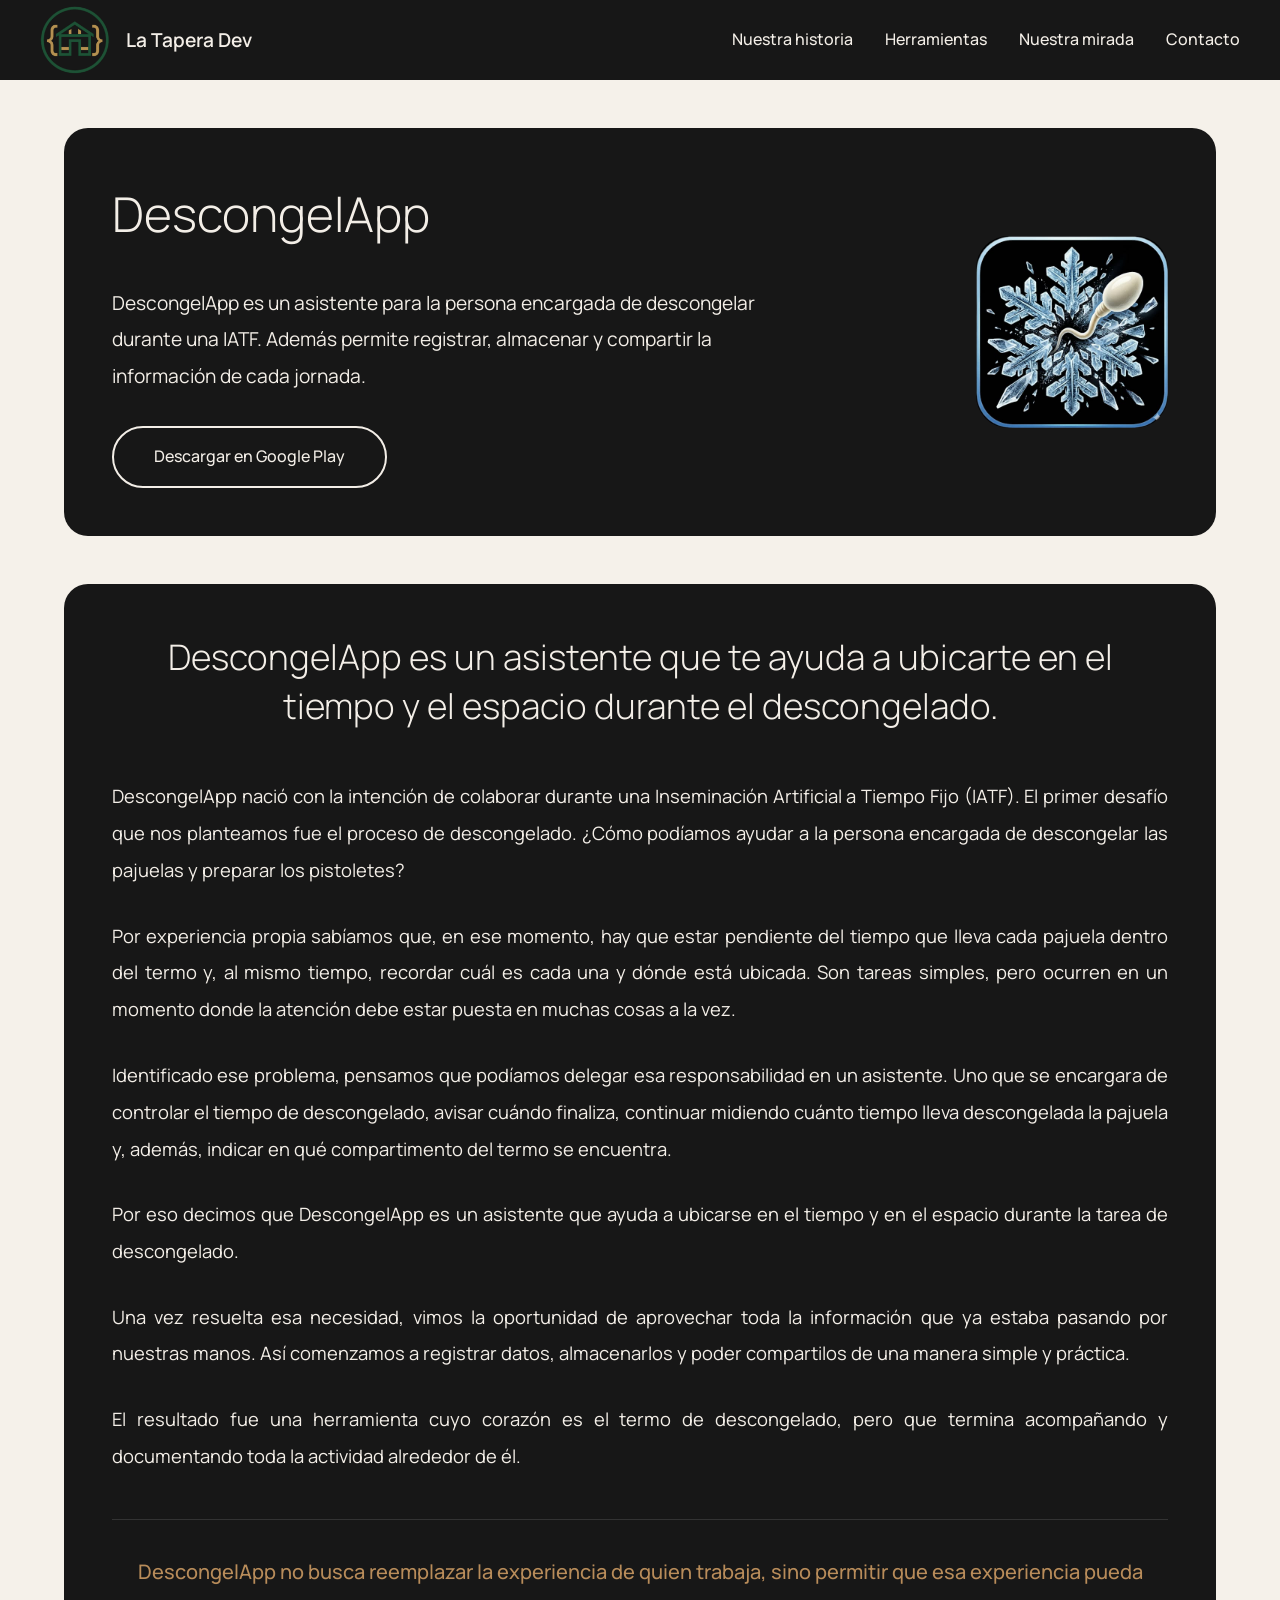
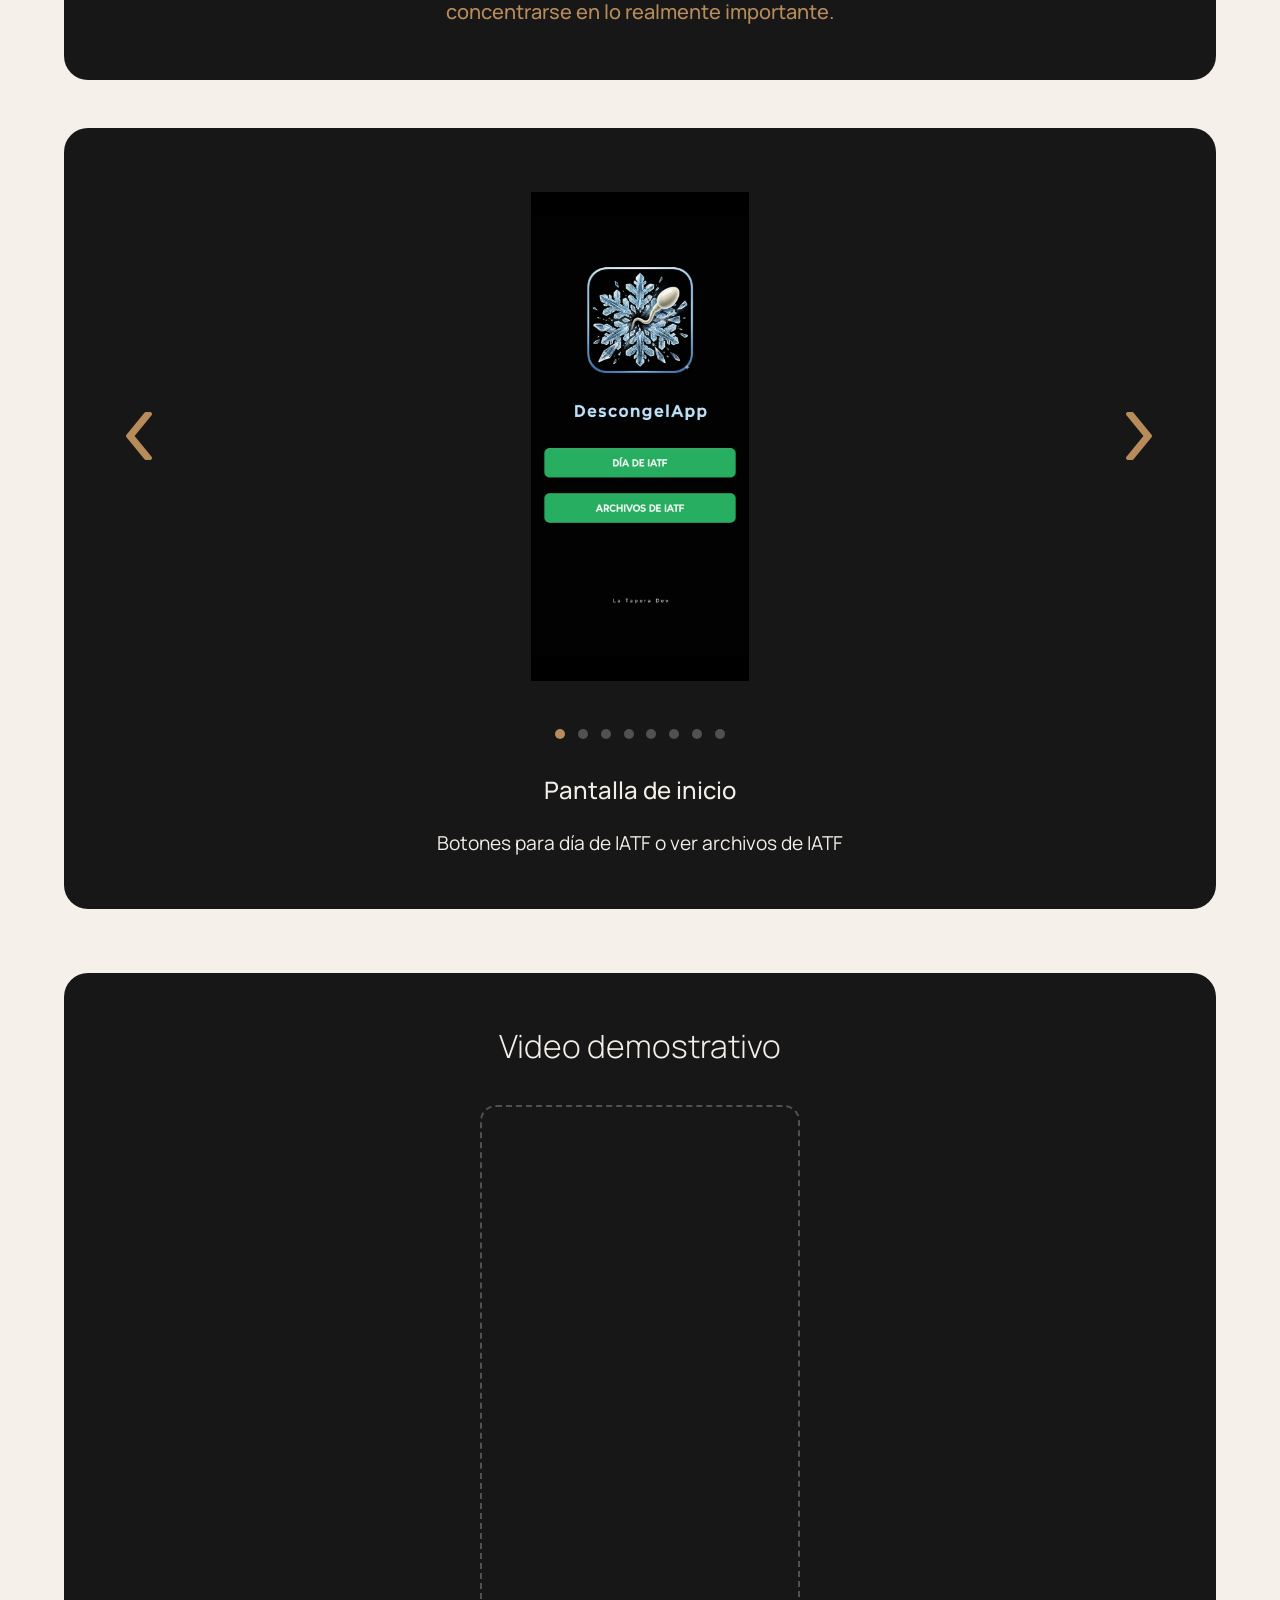
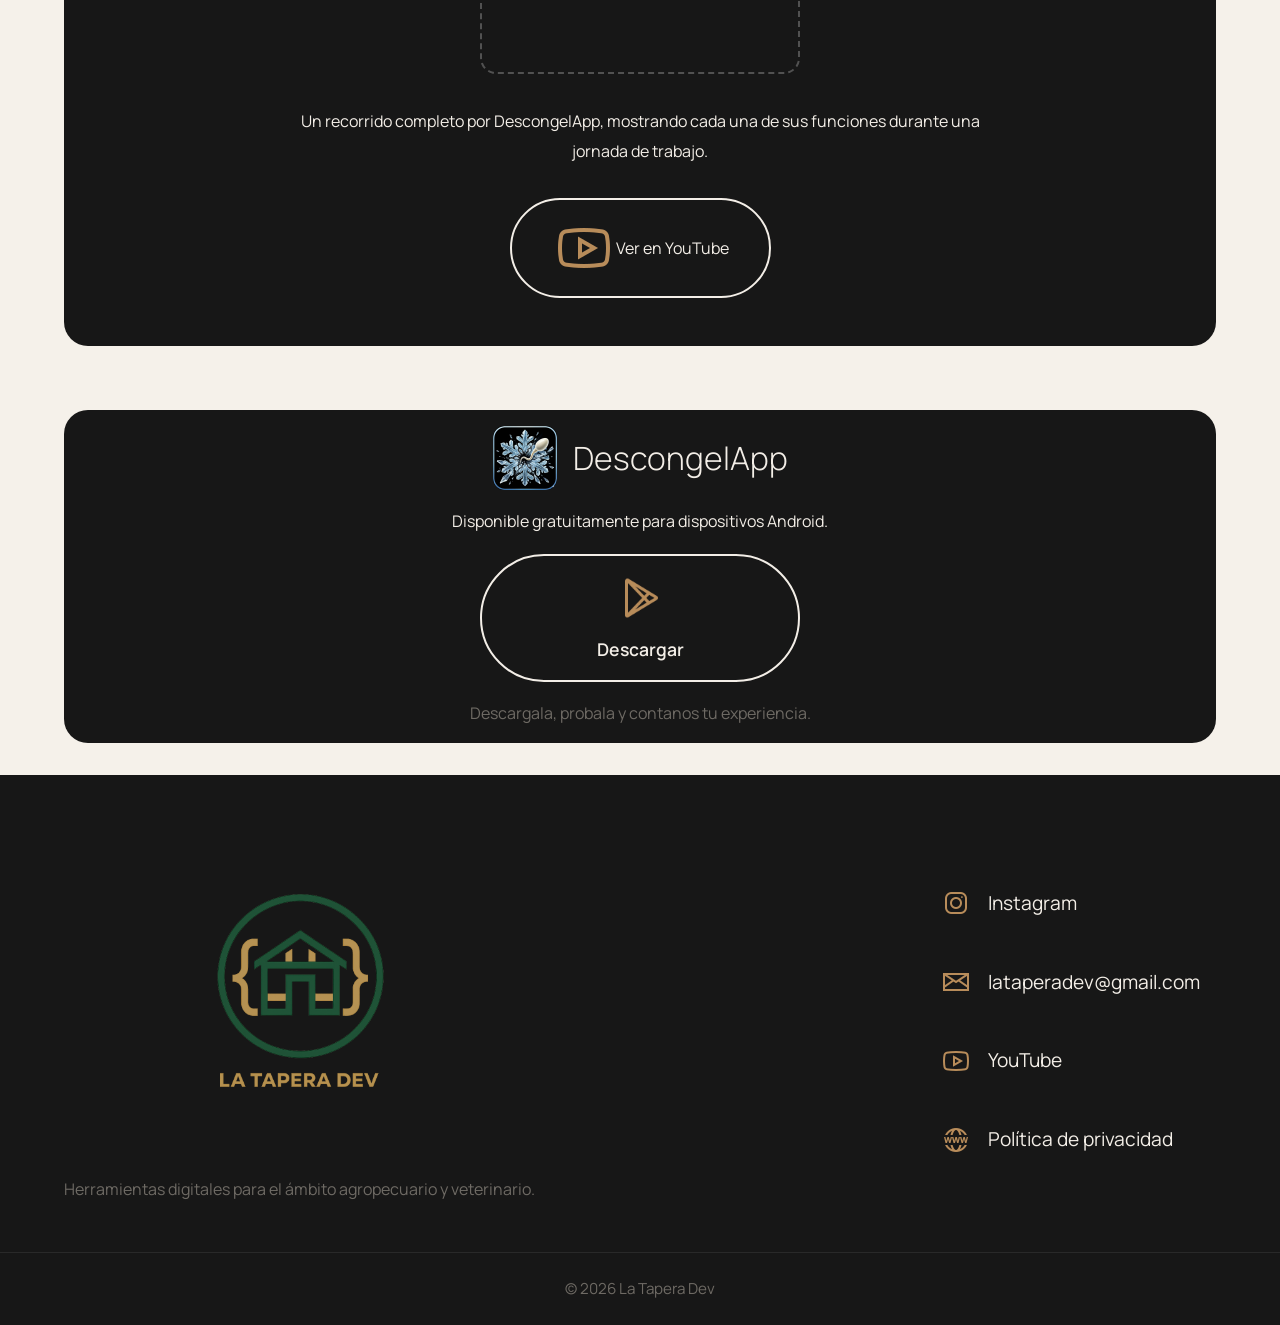
==== pages/descongelapp.html @ 87d694f9 "Actualizacion web" ====
<!DOCTYPE html>
<html lang="es">

<head>

    <meta charset="UTF-8">

    <meta name="viewport" content="width=device-width, initial-scale=1.0">

    <title>La Tapera Dev</title>
    <link rel="icon" href="../ico-LaTapera.png">

    <meta name="description"
        content="Herramientas digitales nacidas de experiencias reales del campo y la veterinaria.">
    <meta name="author" content="Nahuel Grosso">

    <!-- Google Fonts -->

    <link rel="preconnect" href="https://fonts.googleapis.com">
    <link rel="preconnect" href="https://fonts.gstatic.com" crossorigin>
    <link href="https://fonts.googleapis.com/css2?family=Manrope:wght@300;400;500;600;700&display=swap"
        rel="stylesheet">
    <link rel="preconnect" href="https://fonts.gstatic.com" crossorigin>
    <link href="https://fonts.googleapis.com/css2?family=Nunito:ital,wght@0,200..1000;1,200..1000&display=swap"
        rel="stylesheet">

    <!-- CSS -->

    <link rel="stylesheet" href="../css/variables.css">
    <link rel="stylesheet" href="../css/style.css">   
    <link rel="stylesheet" href="../css/header.css">
    <link rel="stylesheet" href="../css/nuestramirada.css">
    <link rel="stylesheet" href="../css/pages/toolHero.css">
    <link rel="stylesheet" href="../css/pages/tollDescription.css">
    <link rel="stylesheet" href="../css/pages/toollGallery.css">
    <link rel="stylesheet" href="../css/pages/toolVideo.css">
    <link rel="stylesheet" href="../css/pages/tollDonwnload.css">
    <link rel="stylesheet" href="../css/responsive.css">





</head>

<body>

    <header>

        <div class="container">

            <nav>

                <a href="../index.html" class="logo">

                    <img id="logoImg" src="../images/icons/SolologoTransparente.png" alt="Logo de La Tapera Dev">

                    <div class="logo-text">
                        <span class="logo-title">
                            La Tapera Dev
                        </span>
                    </div>
                </a>

                <ul>

                    <li><a href="../index.html#nuestraHistoria">Nuestra historia</a></li>

                    <li><a href="../index.html#herramientas">Herramientas</a></li>

                    <li><a href="../index.html#nuestraMirada">Nuestra mirada</a></li>

                    <li class="nav-contact">

                        <a href="#" class="contact-button">

                            Contacto

                        </a>

                        <div class="contact-dropdown">

                            <span class="contact-email">

                                ✉️ lataperadev@gmail.com

                            </span>

                            <button class="copy-email nav-button">

                                Copiar correo

                            </button>

                        </div>

                    </li>
                </ul>

            </nav>

        </div>

    </header>

    <main>

        <section id="toolHero">

            <div class="container">

                <div class="toolHero-top">

                    <div class="toolHero-title">

                        <h1>
                            DescongelApp
                        </h1>

                        <p class="toolHero-description">

                            DescongelApp es un asistente para la persona encargada de descongelar durante una IATF.
                            Además permite registrar, almacenar y compartir la información de cada jornada.

                        </p>

                        <a href="#" class="toolHero-button">

                            Descargar en Google Play

                        </a>

                    </div>

                    <div class="toolHero-logo">

                        <img src="../images/descongelApp/Icono/DescpngelApp-Icono.png" alt="Icono de DescongelApp">

                    </div>

                </div>

            </div>

        </section>

        <section id="toolDescription">

            <div class="container">

                <h2 class="description-title">
                    DescongelApp es un asistente que te ayuda a ubicarte en el tiempo y el espacio durante el
                    descongelado. </h2>

                <div class="description-text">

                    <p>
                        DescongelApp nació con la intención de colaborar durante una Inseminación Artificial a Tiempo
                        Fijo
                        (IATF). El primer desafío que nos planteamos fue el proceso de descongelado. ¿Cómo podíamos
                        ayudar a la
                        persona encargada de descongelar las pajuelas y preparar los pistoletes?
                    </p>

                    <p>
                        Por experiencia propia sabíamos que, en ese momento, hay que estar pendiente del tiempo que
                        lleva cada
                        pajuela dentro del termo y, al mismo tiempo, recordar cuál es cada una y dónde está ubicada. Son
                        tareas
                        simples, pero ocurren en un momento donde la atención debe estar puesta en muchas cosas a la
                        vez.
                    </p>

                    <p>
                        Identificado ese problema, pensamos que podíamos delegar esa responsabilidad en un asistente.
                        Uno que se
                        encargara de controlar el tiempo de descongelado, avisar cuándo finaliza, continuar midiendo
                        cuánto
                        tiempo lleva descongelada la pajuela y, además, indicar en qué compartimento del termo se
                        encuentra.
                    </p>

                    <p>
                        Por eso decimos que DescongelApp es un asistente que ayuda a ubicarse en el tiempo y en el
                        espacio
                        durante la tarea de descongelado.
                    </p>

                    <p>
                        Una vez resuelta esa necesidad, vimos la oportunidad de aprovechar toda la información que ya
                        estaba
                        pasando por nuestras manos. Así comenzamos a registrar datos, almacenarlos y poder compartilos
                        de
                        una manera simple y práctica.
                    </p>

                    <p>
                        El resultado fue una herramienta cuyo corazón es el termo de descongelado, pero que termina
                        acompañando
                        y documentando toda la actividad alrededor de él.
                    </p>

                    <p>
                        DescongelApp no busca reemplazar la experiencia de quien trabaja, sino permitir que esa
                        experiencia
                        pueda concentrarse en lo realmente importante.
                    </p>

                </div>

            </div>

        </section>

        <section id="toolGallery">

            <div class="container">

                <div class="gallery-card">

                    <div class="gallery-header">

                        <button class="gallery-arrow prev">

                            <img src="../images/Fechas/icons8-flecha-left-60.png" alt="">

                        </button>

                        <div class="gallery-image">

                            <img src="../images/descongelApp/Capturas/Img-1.jpeg"
                                alt="Pantalla principal de DescongelApp">

                        </div>

                        <button class="gallery-arrow next">

                            <img src="../images/Fechas/icons8-chevron-right-60.png" alt="">

                        </button>

                    </div>



                    <div class="gallery-indicators"></div>

                    <div class="gallery-description">

                        <h3>

                            Control del termo

                        </h3>

                        <p>

                            Permite controlar el tiempo de descongelado de cada pajuela y conocer su ubicación durante
                            toda la
                            tarea.

                        </p>

                    </div>

                </div>

            </div>

        </section>

        <section id="toolVideo">

            <div class="container">

                <div class="video-card">

                    <h2 class="video-title">

                        Video demostrativo

                    </h2>

                    <div class="video-container">

                        <!-- Reemplazar por el iframe de YouTube -->

                        <iframe class="video-placeholder">

                            Video disponible próximamente

                        </iframe>

                    </div>

                    <p class="video-description">

                        Un recorrido completo por DescongelApp, mostrando cada una de sus funciones durante una jornada
                        de
                        trabajo.

                    </p>

                    <div class="ico-links-video">



                        <a href="#" class="video-button">
                            <img src="../icons/icons8-youtube-64.png" alt="">

                            Ver en YouTube

                        </a>
                    </div>

                </div>

            </div>

        </section>

        <section id="toolDownload">

            <section id="toolDownload">

                <div class="container">

                    <div class="download-card">
                        <div class="download-header">

                            <img class="download-icon" src="../images/descongelApp/Icono/DescpngelApp-Icono.png"
                                alt="Icono DescongelApp">

                            <h2 class="download-title">

                                DescongelApp

                            </h2>
                        </div>

                        <p class="download-text">

                            Disponible gratuitamente para dispositivos Android.

                        </p>

                        <a href="#" class="google-play-button">

                            <img src="../icons/icons8-google-play-64.png" alt="Disponible en Google Play">
                            <span>

                                Descargar

                            </span>

                        </a>



                        <p class="download-note">

                            Descargala, probala y contanos tu experiencia.

                        </p>

                    </div>

                </div>

            </section>

        </section>

    </main>



    <footer>

        <div class="footer-container">

            <div class="footer-brand">

                <img src="../images/icons/LogoLaTaperaTransparente.png" alt="La Tapera Dev" class="footer-logo">



                <p class="footer-description">
                    Herramientas digitales para el ámbito agropecuario y veterinario.
                </p>

            </div>

            <div class="footer-links">
                <div class="ico-links">
                    <img src="../icons/icons8-instagram-32.png" alt="">
                    <a href="#" target="_blank">
                        Instagram
                    </a>
                </div>

                <div class="ico-links">
                    <img src="../icons/icons8-email-32.png" alt="">
                    <a href="mailto:lataperadev@gmail.com">
                        lataperadev@gmail.com
                    </a>
                </div>

                <div class="ico-links">
                    <img src="../icons/icons8-youtube-32.png" alt="">
                    <a href="mailto:lataperadev@gmail.com">
                        YouTube
                    </a>
                </div>

                <div class="ico-links">
                    <img src="../icons/icons8-website-32.png" alt="">
                    <a href="https://nahuelgrosso.github.io/privacy-policies/" target="_blank">
                        Política de privacidad
                    </a>
                </div>

            </div>

        </div>

        <div class="footer-copy">

            <p>
                © 2026 La Tapera Dev
            </p>

        </div>

    </footer>

    <script src="../js/header.js"></script>
    <script src="../js/carrusel.js"></script>
</body>
---- css/variables.css ----
/* ==========================================
   LA TAPERA DEV - DESIGN SYSTEM
   Variables globales del proyecto
========================================== */

:root {

   /* ======================================
       COLORES
    ====================================== */

   /* Fondo principal de la web */
   --color-background: #F5F1EA;

   /* Fondo alternativo para secciones */
   --color-background-alt: #ECE6DD;

   /* Fondo del Header */
   --color-header: #171717;

   /* Superficies (cards, formularios, etc.) */
   --color-surface: #FFFFFF;

   /* Color principal de la marca */
   --color-primary: #4F6F64;
   --color-primary-light: #7F9B90;

   /* Color de acento */
   --color-accent: #B88C5A;

   /* ======================================
       TEXTO
    ====================================== */

   /* Texto sobre fondos claros */
   --color-text: #2E2E2E;

   /* Texto secundario */
   --color-text-secondary: #6E6A64;

   /* Texto sobre fondos oscuros */
   --color-text-light: #F3EEE7;

   /* ======================================
       BORDES Y DIVISORES
    ====================================== */

   /* Bordes de cards y elementos */
   --color-border: rgba(0, 0, 0, .08);

   /* Líneas divisorias suaves */
   --color-divider: rgba(0, 0, 0, .05);

   /* ======================================
       COLORES AUXILIARES
    ====================================== */

   --color-white: #FFFFFF;
   --color-black: #000000;

   --color-success: #4CAF50;
   --color-error: #D9534F;


   /* ======================================
       TIPOGRAFÍA
    ====================================== */

   --font-family: "Manrope", sans-serif;

   --font-light: 300;
   --font-regular: 400;
   --font-medium: 500;
   --font-semibold: 600;
   --font-bold: 700;


   /* ======================================
       TAMAÑOS DE TEXTO
    ====================================== */

   --text-xs: .85rem;
   --text-sm: 1rem;
   --text-md: 1.2rem;
   --text-lg: 2rem;
   --text-xl: 3rem;
   --text-hero: 4.5rem;


   /* ======================================
       ESPACIADOS
    ====================================== */

   --space-1: .5rem;
   --space-2: 1rem;
   --space-3: 1.5rem;
   --space-4: 2rem;
   --space-5: 3rem;
   --space-6: 5rem;
   --space-7: 7rem;
   --space-8: 10rem;


   /* ======================================
       BORDES
    ====================================== */

   --radius-small: 12px;
   --radius-medium: 18px;
   --radius-large: 24px;


   /* ======================================
       SOMBRAS
    ====================================== */

   --shadow-soft: 0 8px 24px rgba(0, 0, 0, .08);


   /* ======================================
       TRANSICIONES
    ====================================== */

   --transition: all .3s ease;


   /* ======================================
       LAYOUT
    ====================================== */

   --container-width: 1200px;

   --header-height: 80px;

}
---- css/style.css ----
/* ==========================================
   RESET
========================================== */

* {
    margin: 0;
    padding: 0;
    box-sizing: border-box;
}


/* ==========================================
   DOCUMENTO
========================================== */

html {
    scroll-behavior: smooth;
}


/* ==========================================
   BODY
========================================== */

body {

    font-family: var(--font-family);

    background: var(--color-background);

    color: var(--color-text);

    line-height: 1.6;

    min-height: 100vh;

    overflow-x: hidden;

}


/* ==========================================
   CONTENEDOR PRINCIPAL
========================================== */

.container {

    width: min(var(--container-width), 98%);

    margin: auto;

}


/* ==========================================
   SECCIONES
========================================== */

section {

    padding: var(--space-7) 0;

}


/* ==========================================
   IMÁGENES
========================================== */

img {

    display: block;

    max-width: 100%;

}


/* ==========================================
   ENLACES
========================================== */

a {

    color: inherit;

    text-decoration: none;

    transition: var(--transition);

}


/* ==========================================
   LISTAS
========================================== */

ul,
ol {

    list-style: none;

}


/* ==========================================
   BOTONES
========================================== */

button {

    font: inherit;

    border: none;

    background: none;

    cursor: pointer;

}


/* ==========================================
   FORMULARIOS
========================================== */

input,
textarea,
select,
button {

    font: inherit;

}
---- css/header.css ----
/* ==========================================
   LA TAPERA DEV
   Archivo: header.css
   Descripción:
   Header y navegación principal.
========================================== */


/* ==========================================
   HEADER
========================================== */

header {

    position: fixed;

    top: 0;

    left: 0;

    width: 100%;

    height: var(--header-height);

    display: flex;

    align-items: center;

    z-index: 1000;

    background: var(--color-header);

    transition: var(--transition);

}


/* ==========================================
   NAVBAR
========================================== */

nav {

    display: flex;

    justify-content: space-between;

    align-items: center;

    height: var(--header-height);

}


/* ==========================================
   LOGO
========================================== */

.logo {

    display: flex;

    align-items: center;

    gap: var(--space-2);

    font-size: 1.2rem;

    font-weight: var(--font-semibold);

    color: var(--color-text-light);

}

/* ==========================================
   IMAGEN
========================================== */

.logo img {

    width: 70px;

    height: auto;

    border-radius: 50%;

}


/* ==========================================
   MENÚ
========================================== */

nav ul {

    display: flex;

    align-items: center;

    gap: var(--space-4);

}

nav ul li {}

nav ul li a {

    position: relative;

    font-weight: var(--font-medium);

    transition: var(--transition);

    color: var(--color-text-light);

}

nav ul li a::after {

    content: "";

    position: absolute;

    left: 0;

    bottom: -6px;

    width: 0;

    height: 2px;

    background: var(--color-accent);

    transition: var(--transition);

}

nav ul li a:hover::after {

    width: 100%;

}




/*---DESPLEGABLE---*/
.contact-dropdown {

    position: absolute;

    top: calc(100% + 1rem);

    right: 0;

    display: none;

    flex-direction: column;

    align-items: center;

    gap: 1rem;

    min-width: 280px;

    padding: 1.5rem;

    background: var(--color-header);

    border-radius: var(--radius-medium);

    box-shadow: 0 15px 40px rgba(0, 0, 0, .25);

    z-index: 1000;

}

.contact-dropdown.active {

    display: flex;

}

.contact-email {

    color: var(--color-text-light);

    font-size: .95rem;

    text-align: center;

}

.contact-dropdown.active {

    display: flex;

} 

.nav-contact {

    position: relative;

}

.nav-button {

    width: 90%;

    display: inline-flex;

    justify-content: center;

    align-items: center;

    padding: 1rem 2.5rem;

    border: 2px solid var(--color-text-light);

    border-radius: 999px;

    background: transparent;

    color: var(--color-text-light);

    font-size: 1rem;

    font-weight: var(--font-medium);

    letter-spacing: .02em;

    transition: var(--transition);


}

.nav-button:hover {

    background: var(--color-text-light);

    color: var(--color-header);

}
---- css/nuestramirada.css ----
/* ==========================================
   NUESTRA MIRADA
========================================== */

#nuestraMirada {

    padding: 10rem 0;

    background: var(--color-background);

}


/* ==========================================
   CONTENEDOR
========================================== */

#nuestraMirada .container {

    width: 90%;

    max-width: 70rem;

    margin: 0 auto;

    display: flex;

    flex-direction: column;

    align-items: center;

    text-align: center;

}

/* ==========================================
   CONTENIDO
========================================== */

.mirada-content {

    display: flex;

    flex-direction: column;

    gap: 4rem;

}



/* ==========================================
   PREGUNTA
========================================== */

.mirada-question {

    font-family: "Nunito", sans-serif;

    font-size: 3rem;

    font-weight: 300;

    line-height: 1.4;

    color: var(--color-text);

}

/* ==========================================
   RESPUESTA
========================================== */

.mirada-answer {

    font-family: "Nunito", sans-serif;

    font-size: 2rem;

    font-weight: 300;

    line-height: 1.6;

    color: var(--color-text);

}

/* ==========================================
   CIERRE
========================================== */

.mirada-final {

    font-family: "Nunito", sans-serif;

    font-size: 2.4rem;

    font-weight: 700;

    color: var(--color-accent);

    color: var(--color-primary);

}

/* ==========================================
   FOOTER
========================================== */

footer {

    background: var(--color-header);

    padding-top: 4rem;

}

/* ==========================================
   CONTENEDOR
========================================== */

.footer-container {

    width: 90%;

    margin: auto;

    display: flex;

    justify-content: space-between;

    align-items: center;

    gap: 4rem;

    padding-bottom: 3rem;

}

/* ==========================================
   COLUMNA IZQUIERDA
========================================== */

.footer-brand {

    display: flex;

    flex-direction: column;

    gap: 1rem;

    align-items: center;

}

.footer-logo {

    width: 20rem;

    height: auto;

    border-radius: 50%;

}

.footer-title {

    color: var(--color-text-light);

    font-size: 2rem;

    font-weight: var(--font-light);

}

.footer-description {

    color: var(--color-text-secondary);

    font-size: 1rem;

    line-height: 1.8;

}

/* ==========================================
   COLUMNA DERECHA
========================================== */

.footer-links {

    display: flex;

    flex-direction: column;

    gap: 1rem;

    align-items: flex-start;

}

.footer-links a {

    color: var(--color-text-light);

    text-decoration: none;

    transition: var(--transition);

    padding: 1rem;

    font-size: var(--text-md);


}

.footer-links a:hover {

    color: var(--color-accent);

}

.ico-links {
    display: inline-flex;
    align-items: center;
}

/* ==========================================
   COPYRIGHT
========================================== */

.footer-copy {

    border-top: 1px solid rgba(255, 255, 255, .08);

    padding: 1.5rem 0;

    text-align: center;

}

.footer-copy p {

    color: var(--color-text-secondary);

    font-size: .95rem;

}
---- css/pages/toolHero.css ----
/* ==========================================
   TOOL HERO
========================================== */

#toolHero {

padding: 8rem 0 2rem;
}


/* ==========================================
   CONTENEDOR
========================================== */

#toolHero .container {

    width: 90%;

}


/* ==========================================
   CARD
========================================== */

.toolHero-top {

    display: flex;

    justify-content: space-between;

    align-items: center;

    gap: 5rem;

    padding: 3rem;

    background: var(--color-header);

    border-radius: var(--radius-large);

}


/* ==========================================
   INFORMACIÓN
========================================== */

.toolHero-title {

    display: flex;

    flex-direction: column;

    gap: 2rem;

    flex: 1;

}

.toolHero-title h1 {

    font-size: 3rem;

    font-weight: var(--font-light);

    color: var(--color-text-light);

}

.toolHero-description {

    max-width: 42rem;

    font-size: 1.2rem;

    line-height: 1.9;

    color: var(--color-text-light);

}


/* ==========================================
   LOGO
========================================== */

.toolHero-logo {

    display: flex;

    justify-content: center;

    align-items: center;

}

.toolHero-logo img {

    width: 12rem;

    height: 12rem;

    object-fit: contain;

    border-radius: 17%;


}


/* ==========================================
   BOTÓN
========================================== */

.toolHero-button {

    display: inline-flex;

    justify-content: center;

    align-items: center;

    width: fit-content;

    padding: 1rem 2.5rem;

    border: 2px solid var(--color-text-light);

    border-radius: 999px;

    background: transparent;

    color: var(--color-text-light);

    font-weight: var(--font-medium);

    transition: var(--transition);

}

.toolHero-button:hover {

    background: var(--color-text-light);

    color: var(--color-header);

}
---- css/pages/tollDescription.css ----
/* ==========================================
   TOOL DESCRIPTION
========================================== */

#toolDescription {

padding: 1rem 0 1rem;
}


/* ==========================================
   CONTENEDOR
========================================== */

#toolDescription .container {

    width: 90%;

}


/* ==========================================
   CARD
========================================== */

#toolDescription .container {

    display: flex;

    flex-direction: column;

    gap: 3rem;

    padding: 3rem;

    background: var(--color-header);

    border-radius: var(--radius-large);

}


/* ==========================================
   TÍTULO
========================================== */

.description-title {

    font-size: 2.2rem;

    font-weight: var(--font-light);

    line-height: 1.4;

    color: var(--color-text-light);

    text-align: center;

}


/* ==========================================
   TEXTO
========================================== */

.description-text {

    display: flex;

    flex-direction: column;

    gap: 1.8rem;

}

.description-text p {

    font-size: 1.15rem;

    line-height: 2;

    color: var(--color-text-light);

    text-align: justify;

}

.description-text p:last-child {

    margin-top: 1rem;

    padding-top: 2rem;

    border-top: 1px solid rgba(255, 255, 255, .12);

    font-size: 1.25rem;

    font-weight: var(--font-medium);

    color: var(--color-accent);

    text-align: center;

}
---- css/pages/toollGallery.css ----
/* ==========================================
   TOOL GALLERY
========================================== */

#toolGallery {

padding: 2rem 0 2rem;
}

#toolGallery .container {

    width: 90%;

}

.gallery-card {

    display: flex;

    flex-direction: column;

    gap: 2rem;

    padding: 3rem;

    background: var(--color-header);

    border-radius: var(--radius-large);

}

.gallery-header {

    display: flex;

    justify-content: space-between;

    align-items: center;

}


.gallery-arrow {

    background: none;

    border: none;

    color: var(--color-text-light);

    font-size: 2rem;

    cursor: pointer;

    transition: var(--transition);

}

.gallery-arrow:hover {

    color: var(--color-accent);

}

.gallery-image {

    display: flex;

    justify-content: center;

}

.gallery-image img {

    width: 250px;

    border-radius: 1rem;

    padding: 1rem;

}

.gallery-indicators {

    display: flex;

    justify-content: center;

    gap: .8rem;

}

.gallery-indicators span {

    width: 10px;

    height: 10px;

    border-radius: 50%;

    background: rgba(255, 255, 255, .25);

}

.gallery-indicators span.active {

    background: var(--color-accent);

}

.gallery-description {

    text-align: center;

}

.gallery-description h3 {

    margin-bottom: 1rem;

    font-size: 1.5rem;

    font-weight: var(--font-medium);

    color: var(--color-text-light);

}

.gallery-description p {

    max-width: 700px;

    margin: auto;

    line-height: 1.9;

    color: var(--color-text-light);

    font-size: var(--text-md) ;

}
---- css/pages/toolVideo.css ----
/* ==========================================
   TOOL VIDEO
========================================== */

#toolVideo{

padding: 2rem 0 2rem;
}

#toolVideo .container{

    width:90%;

}

.video-card{

    display:flex;

    flex-direction:column;

    align-items:center;

    gap:2rem;

    padding:3rem;

    background:var(--color-header);

    border-radius:var(--radius-large);

}

.video-title{

    font-size:2rem;

    font-weight:var(--font-light);

    color:var(--color-text-light);

}

.video-container{

    display:flex;

    justify-content:center;

}

.video-placeholder{

    width:320px;

    aspect-ratio:9/16;

    display:flex;

    justify-content:center;

    align-items:center;

    border:2px dashed rgba(255,255,255,.25);

    border-radius:1rem;

    color:var(--color-text-light);

    text-align:center;

}

.video-description{

    max-width:700px;

    text-align:center;

    line-height:1.9;

    color:var(--color-text-light);

}

.video-button{

    display:inline-flex;

    justify-content:center;

    align-items:center;

    padding:1rem 2.5rem;

    border:2px solid var(--color-text-light);

    border-radius:999px;

    color:var(--color-text-light);

    transition:var(--transition);

}

.video-button:hover{

    background:var(--color-text-light);

    color:var(--color-header);

}

.ico-links-video {
    display: inline-flex;
    align-items: center;
}
---- css/pages/tollDonwnload.css ----
/* ==========================================
   TOOL DOWNLOAD
========================================== */

#toolDownload {

    padding: 1rem 0 1rem;

}

#toolDownload .container {

    width: 90%;

}

.download-card {

    display: flex;

    flex-direction: column;

    align-items: center;

    gap: 1.2rem;

    padding: 1rem;

    background: var(--color-header);

    border-radius: var(--radius-large);

}

.download-header {

    display: flex;

    align-items: center;

    gap: 1rem;

}

.download-icon {

    width: 4rem;

    height: 4rem;

    object-fit: contain;

    border-radius: 17%;


}

.download-title {

    color: var(--color-text-light);

    font-size: 2rem;

    font-weight: var(--font-semibold);

}

.download-title {

    font-size: 2rem;

    font-weight: var(--font-light);

    color: var(--color-text-light);

}

.download-text {

    color: var(--color-text-light);

    text-align: center;

}


.google-play-button {

    display: flex;

    flex-direction: column;

    align-items: center;

    justify-content: center;

    gap: .8rem;

    width: 20rem;

    height: 8rem;

    padding: 1.5rem;

    border: 2px solid var(--color-text-light);

    border-radius: 999px;

    color: var(--color-text-light);

    transition: var(--transition);

}

.google-play-button img {

    width: 48px;

    height: auto;


}

.google-play-button span {

    color: var(--color-text-light);

    font-size: 1.1rem;

    font-weight: var(--font-semibold);

}

.google-play-button:hover {

    background: var(--color-text-light);

    color: var(--color-header);


}

.google-play-button:hover span {

    color: var(--color-header);

}

.download-note {

    color: var(--color-text-secondary);

    text-align: center;

}
---- css/responsive.css ----
@media (max-width:900px) {

    .herramientas-secundarias {

        flex-direction: column;

    }

}

/* ==========================================
   RESPONSIVE FOOTER
========================================== */

@media (max-width: 700px) {

    .footer-container {
        flex-direction: column;
        align-items: center;
        text-align: center;
        gap: 2rem;
    }

    .footer-links {
        width: 100%;
        align-items: center;
    }

    .ico-links {
        justify-content: center;
    }

}
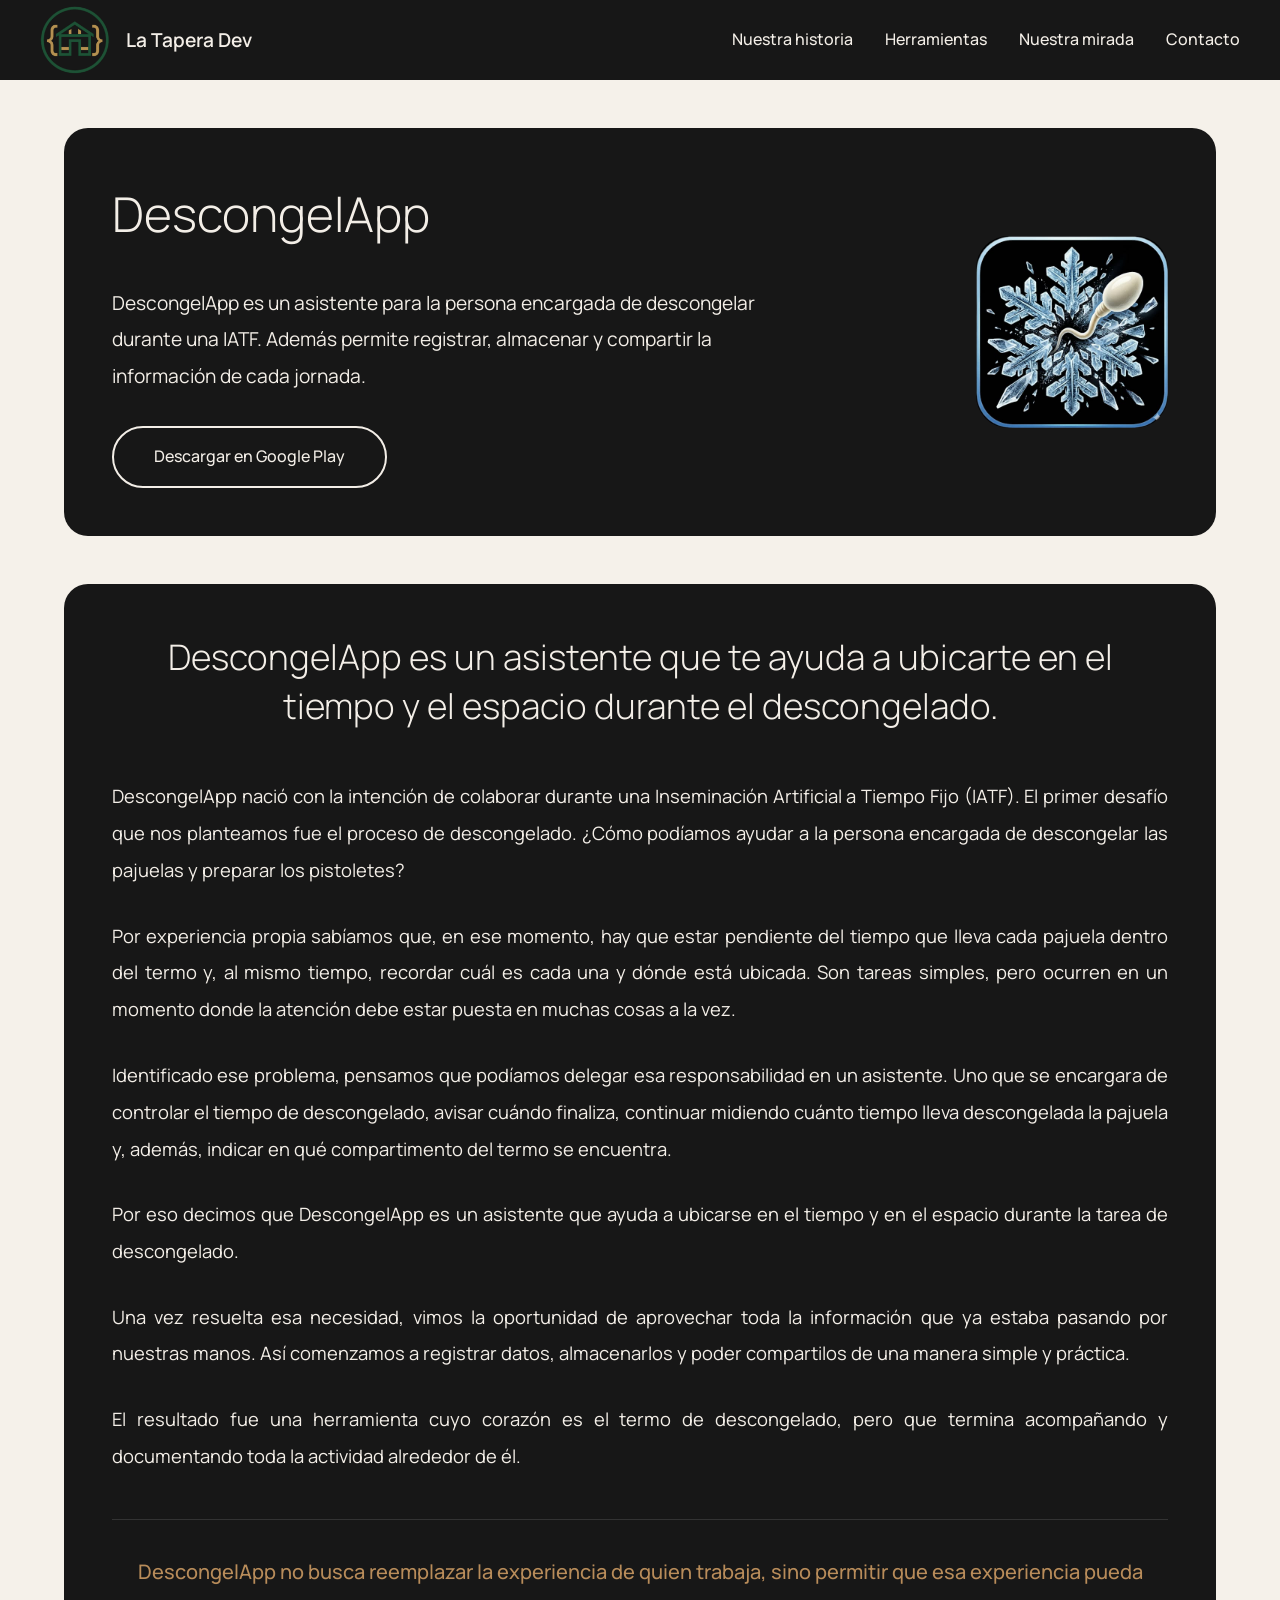
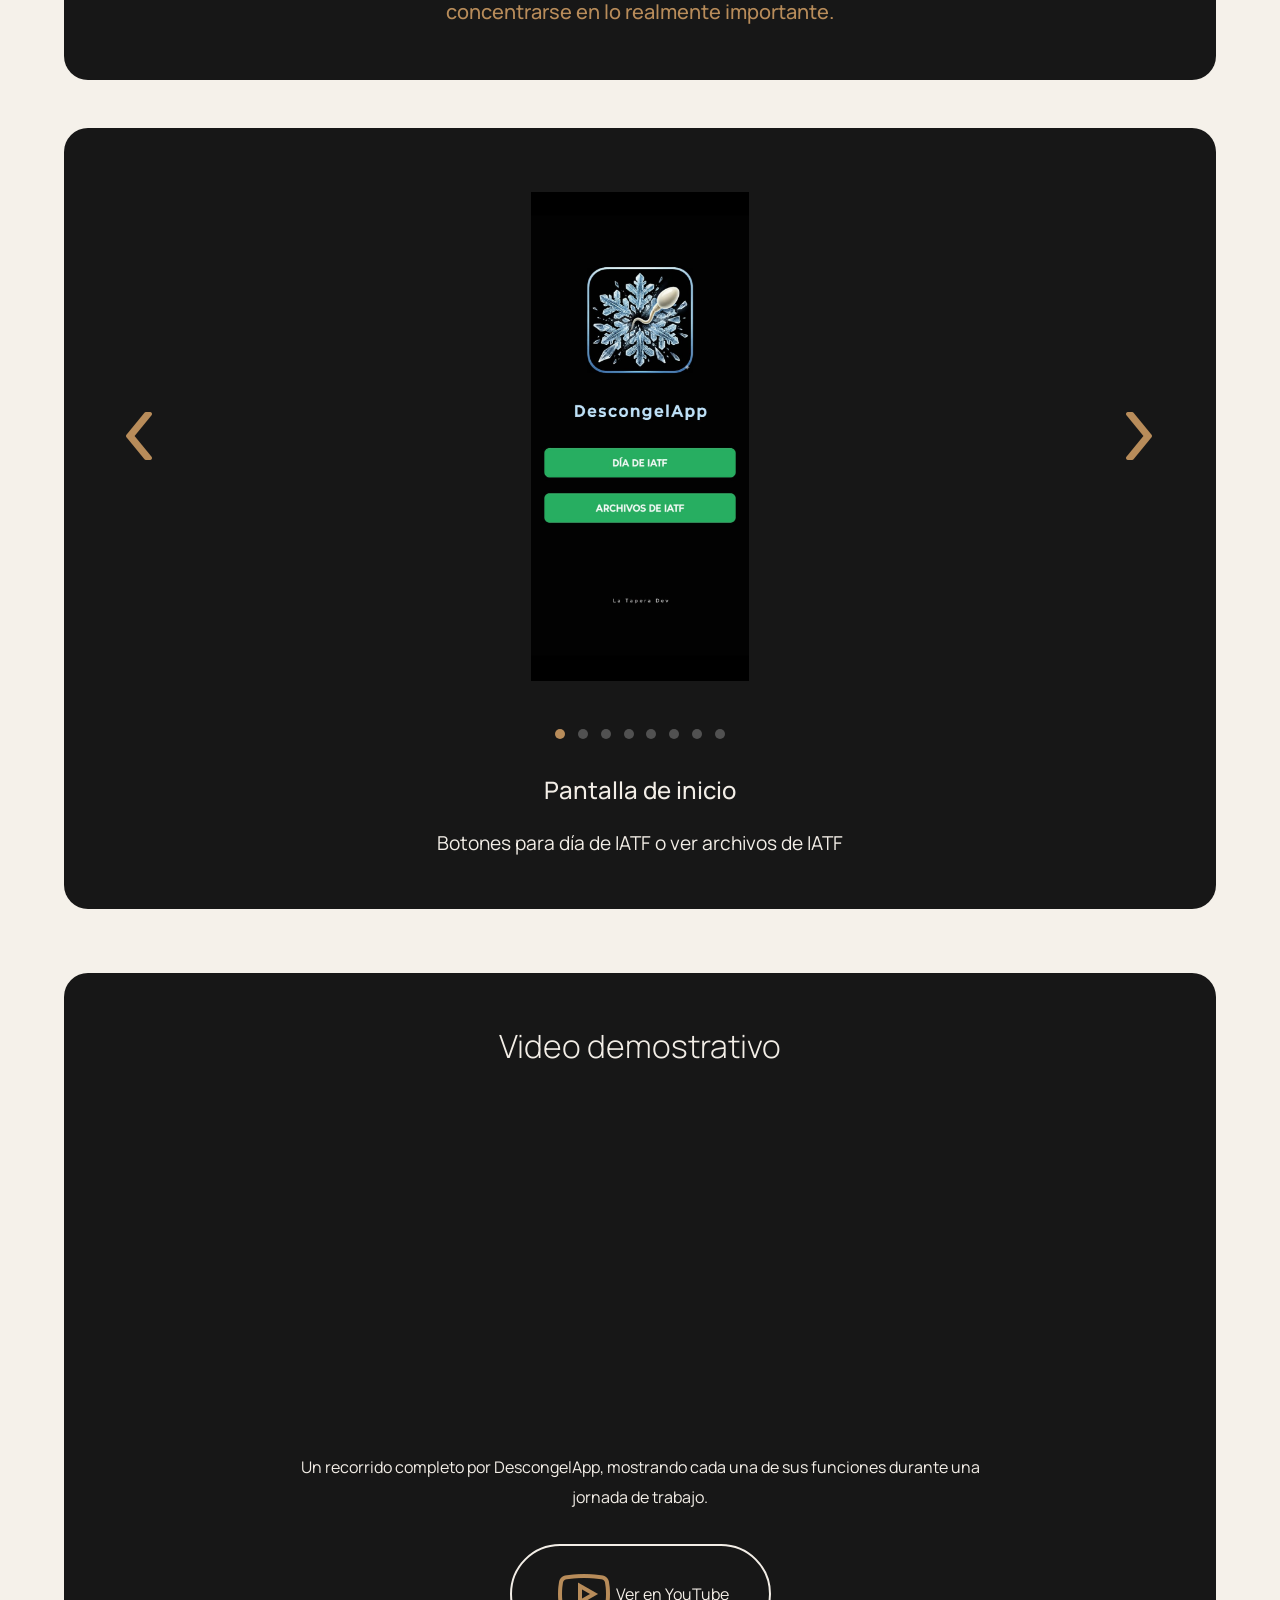
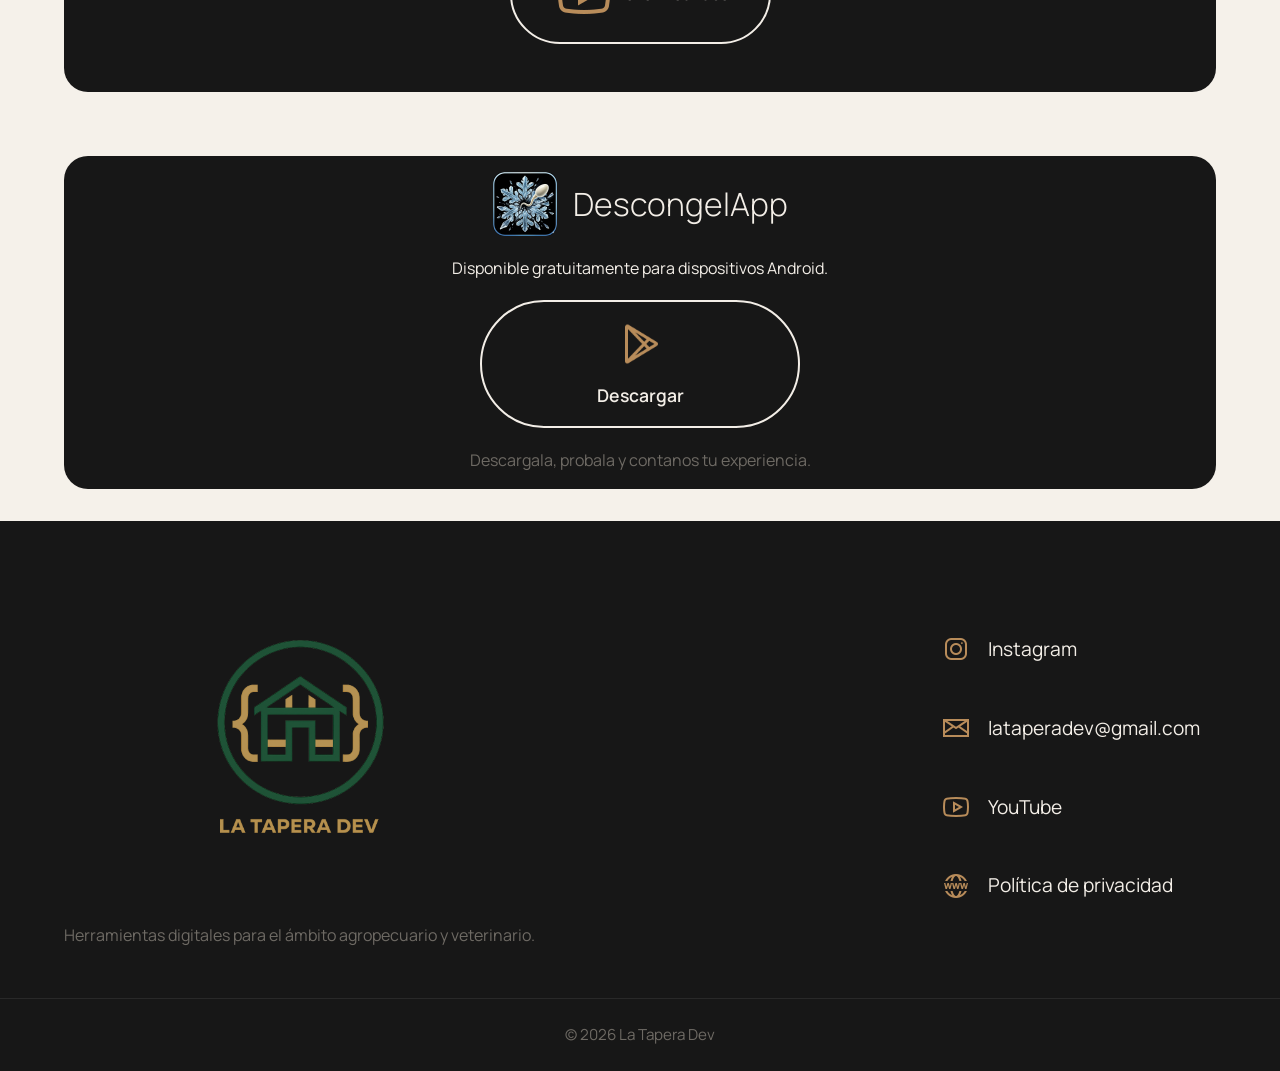
==== commit 189774c9: "link youtube descongelapp" ====
--- a/pages/descongelapp.html
+++ b/pages/descongelapp.html
@@ -27,7 +27,7 @@
     <!-- CSS -->
 
     <link rel="stylesheet" href="../css/variables.css">
-    <link rel="stylesheet" href="../css/style.css">   
+    <link rel="stylesheet" href="../css/style.css">
     <link rel="stylesheet" href="../css/header.css">
     <link rel="stylesheet" href="../css/nuestramirada.css">
     <link rel="stylesheet" href="../css/pages/toolHero.css">
@@ -62,7 +62,17 @@
                     </div>
                 </a>
 
-                <ul>
+                <button class="menu-toggle" aria-label="Abrir menú">
+
+                    <span></span>
+                    <span></span>
+                    <span></span>
+
+                </button>
+
+
+                <ul class="nav-menu">
+
 
                     <li><a href="../index.html#nuestraHistoria">Nuestra historia</a></li>
 
@@ -222,7 +232,7 @@
 
                         <button class="gallery-arrow prev">
 
-                            <img src="../images/Fechas/icons8-flecha-left-60.png" alt="">
+                            <img src="../images/Flechas/icons8-flecha-left-60.png" alt="">
 
                         </button>
 
@@ -235,7 +245,7 @@
 
                         <button class="gallery-arrow next">
 
-                            <img src="../images/Fechas/icons8-chevron-right-60.png" alt="">
+                            <img src="../images/Flechas/icons8-chevron-right-60.png" alt="">
 
                         </button>
 
@@ -283,13 +293,10 @@
 
                     <div class="video-container">
 
-                        <!-- Reemplazar por el iframe de YouTube -->
-
-                        <iframe class="video-placeholder">
-
-                            Video disponible próximamente
-
-                        </iframe>
+                        <iframe width="560" height="315" src="https://www.youtube.com/embed/X11SZA9ljxM?si=yJ4fM6jjMNHjB-6U"
+                            title="YouTube video player" frameborder="0"
+                            allow="accelerometer; autoplay; clipboard-write; encrypted-media; gyroscope; picture-in-picture; web-share"
+                            referrerpolicy="strict-origin-when-cross-origin" allowfullscreen></iframe>
 
                     </div>
 
@@ -305,7 +312,7 @@
 
 
 
-                        <a href="#" class="video-button">
+                        <a href="https://youtu.be/X11SZA9ljxM " class="video-button">
                             <img src="../icons/icons8-youtube-64.png" alt="">
 
                             Ver en YouTube
@@ -394,7 +401,7 @@
             <div class="footer-links">
                 <div class="ico-links">
                     <img src="../icons/icons8-instagram-32.png" alt="">
-                    <a href="#" target="_blank">
+                    <a href="https://www.instagram.com/lataperadev?igsh=NHAxY2phbHUycWU0" target="_blank">
                         Instagram
                     </a>
                 </div>
@@ -408,7 +415,7 @@
 
                 <div class="ico-links">
                     <img src="../icons/icons8-youtube-32.png" alt="">
-                    <a href="mailto:lataperadev@gmail.com">
+                    <a href="https://www.youtube.com/channel/UCGZjhDdMWDqNutIA-EqnBFA">
                         YouTube
                     </a>
                 </div>
--- a/css/header.css
+++ b/css/header.css
@@ -240,4 +240,44 @@
 
     color: var(--color-header);
 
+}
+
+/* ==========================================
+   MENÚ HAMBURGUESA
+========================================== */
+
+.menu-toggle {
+
+    display: none;
+
+    flex-direction: column;
+
+    justify-content: center;
+
+    align-items: center;
+
+    gap: 6px;
+
+    background: none;
+
+    border: none;
+
+    cursor: pointer;
+
+    padding: .5rem;
+
+}
+
+.menu-toggle span {
+
+    width: 28px;
+
+    height: 3px;
+
+    background: var(--color-text-light);
+
+    border-radius: 10px;
+
+    transition: var(--transition);
+
 }
--- a/css/responsive.css
+++ b/css/responsive.css
@@ -1,5 +1,51 @@
-
-@media (max-width:900px) {
+/* ==========================================
+   DESKTOP LARGE (1024+)
+========================================== */
+
+
+/* ==========================================
+   TABLET (768-1023)
+========================================== */
+
+@media (max-width:1023px) {
+
+    nav {
+
+        gap: 2rem;
+
+    }
+
+    nav ul {
+
+        gap: 2rem;
+
+    }
+
+    .logo img {
+
+        width: 68px;
+
+    }
+
+    .logo-title {
+
+        font-size: 1.15rem;
+
+    }
+
+    nav ul li a {
+
+        font-size: .95rem;
+
+    }
+
+}
+
+
+/* ==========================================
+   CARDS DISPOSICION
+========================================== */
+@media (max-width:969px) {
 
     .herramientas-secundarias {
 
@@ -10,10 +56,159 @@
 }
 
 /* ==========================================
+   MOBILE (<768)
+========================================== */
+
+@media (max-width:767px) {
+
+    /*============
+        HERO DE LAS PAGINAS DE CADA HERRAMIENTA
+    ============*/
+    .toolHero-top {
+
+        flex-direction: column;
+
+        align-items: center;
+
+        text-align: center;
+
+        gap: 2rem;
+
+    }
+
+    .toolHero-logo {
+
+        order: -1;
+
+    }
+
+    .toolHero-logo img {
+
+        width: 130px;
+        height: auto;
+
+    }
+
+    .toolHero {
+
+        padding: 2rem 1.5rem;
+
+    }
+
+    .toolHero-title {
+
+        align-items: center;
+
+    }
+
+
+    /*============
+        HERO
+    ============*/
+
+
+    .hero-content {
+
+        display: flex;
+        flex-direction: column;
+        justify-content: center;
+        align-items: center;
+
+        height: 100%;
+
+        text-align: center;
+
+        gap: 2rem;
+
+    }
+
+    .hero-top {
+
+        left: 50%;
+        transform: translateX(-50%);
+        text-align: center;
+
+    }
+
+    .hero-bottom-text {
+
+        left: 50%;
+        right: auto;
+        transform: translateX(-50%);
+        text-align: center;
+
+    }
+
+
+
+
+
+
+    /*============
+        HERO FIN
+    ============*/
+
+
+
+    nav {
+
+        justify-content: space-between;
+
+    }
+
+    nav ul {
+
+        display: none;
+
+    }
+
+    .logo img {
+
+        width: 60px;
+
+    }
+
+    .logo-title {
+
+        font-size: 1rem;
+
+    }
+
+    .story-chapter {
+        flex-direction: column;
+        justify-content: flex-start;
+        gap: 1.5rem;
+    }
+
+    .story-chapter:nth-child(even) {
+        flex-direction: column;
+    }
+
+    .story-content {
+        width: 100%;
+    }
+
+    .story-title {
+        font-size: 2.0rem;
+    }
+
+    .story-text {
+        font-size: 1rem;
+        line-height: 1.5;
+
+    }
+
+    .story-image {
+        width: 100%;
+    }
+}
+
+
+/* ==========================================
    RESPONSIVE FOOTER
 ========================================== */
 
-@media (max-width: 700px) {
+@media (max-width: 767px) {
 
     .footer-container {
         flex-direction: column;
@@ -31,4 +226,75 @@
         justify-content: center;
     }
 
+}
+
+/* ==========================================
+   HEADER MOBILE
+========================================== */
+
+@media (max-width: 767px) {
+
+    .menu-toggle {
+
+        display: flex;
+
+    }
+
+    .nav-menu {
+
+        display: flex;
+        flex-direction: column;
+
+        position: absolute;
+        top: 100%;
+        left: 0;
+
+        width: 100%;
+
+        background: var(--color-header);
+
+        opacity: 0;
+
+        transform: translateY(-15px);
+
+        pointer-events: none;
+
+        transition:
+            opacity .35s ease,
+            transform .35s ease;
+
+    }
+
+    .nav-menu.active {
+
+        opacity: 1;
+
+        transform: translateY(0);
+
+        pointer-events: auto;
+
+    }
+
+    /* ==========================================
+       ANIMACIÓN MENÚ HAMBURGUESA
+    ========================================== */
+
+    .menu-toggle.active span:nth-child(1) {
+
+        transform: translateY(9px) rotate(45deg);
+
+    }
+
+    .menu-toggle.active span:nth-child(2) {
+
+        opacity: 0;
+
+    }
+
+    .menu-toggle.active span:nth-child(3) {
+
+        transform: translateY(-9px) rotate(-45deg);
+
+    }
+
 }
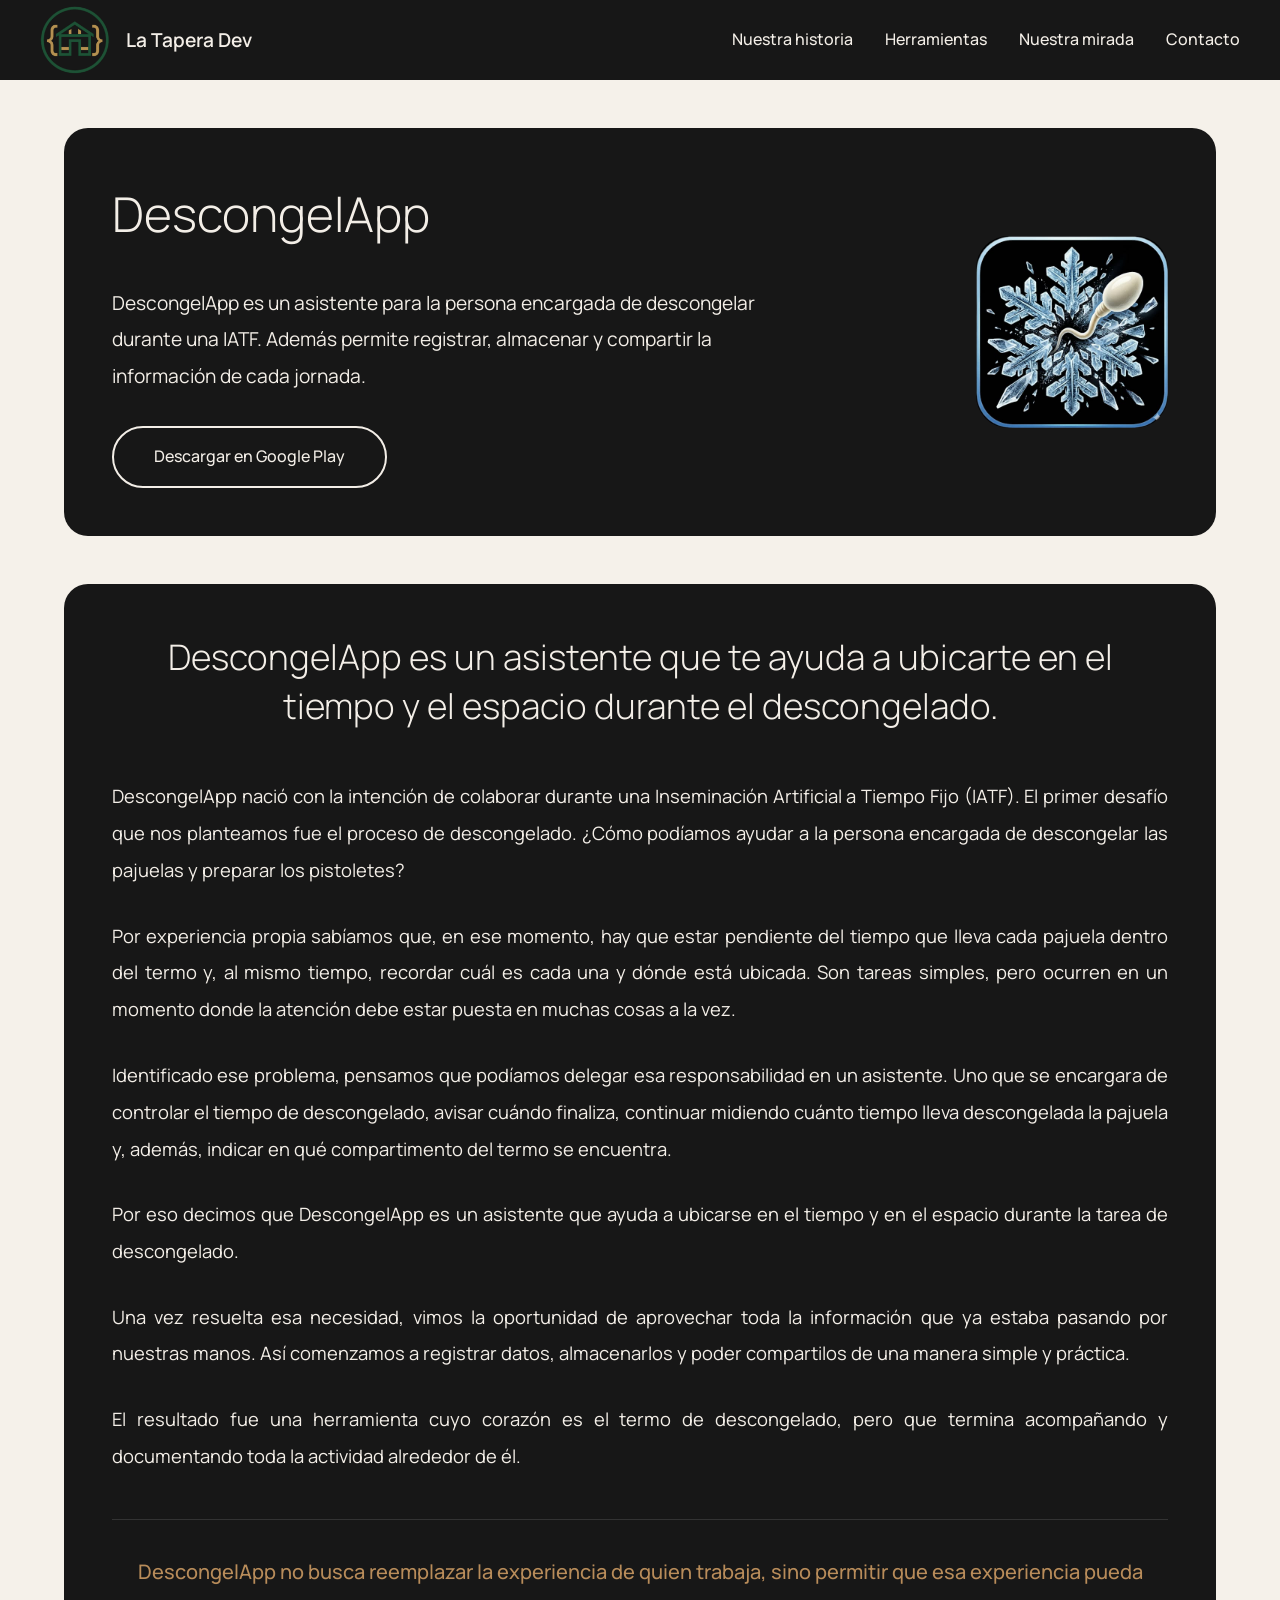
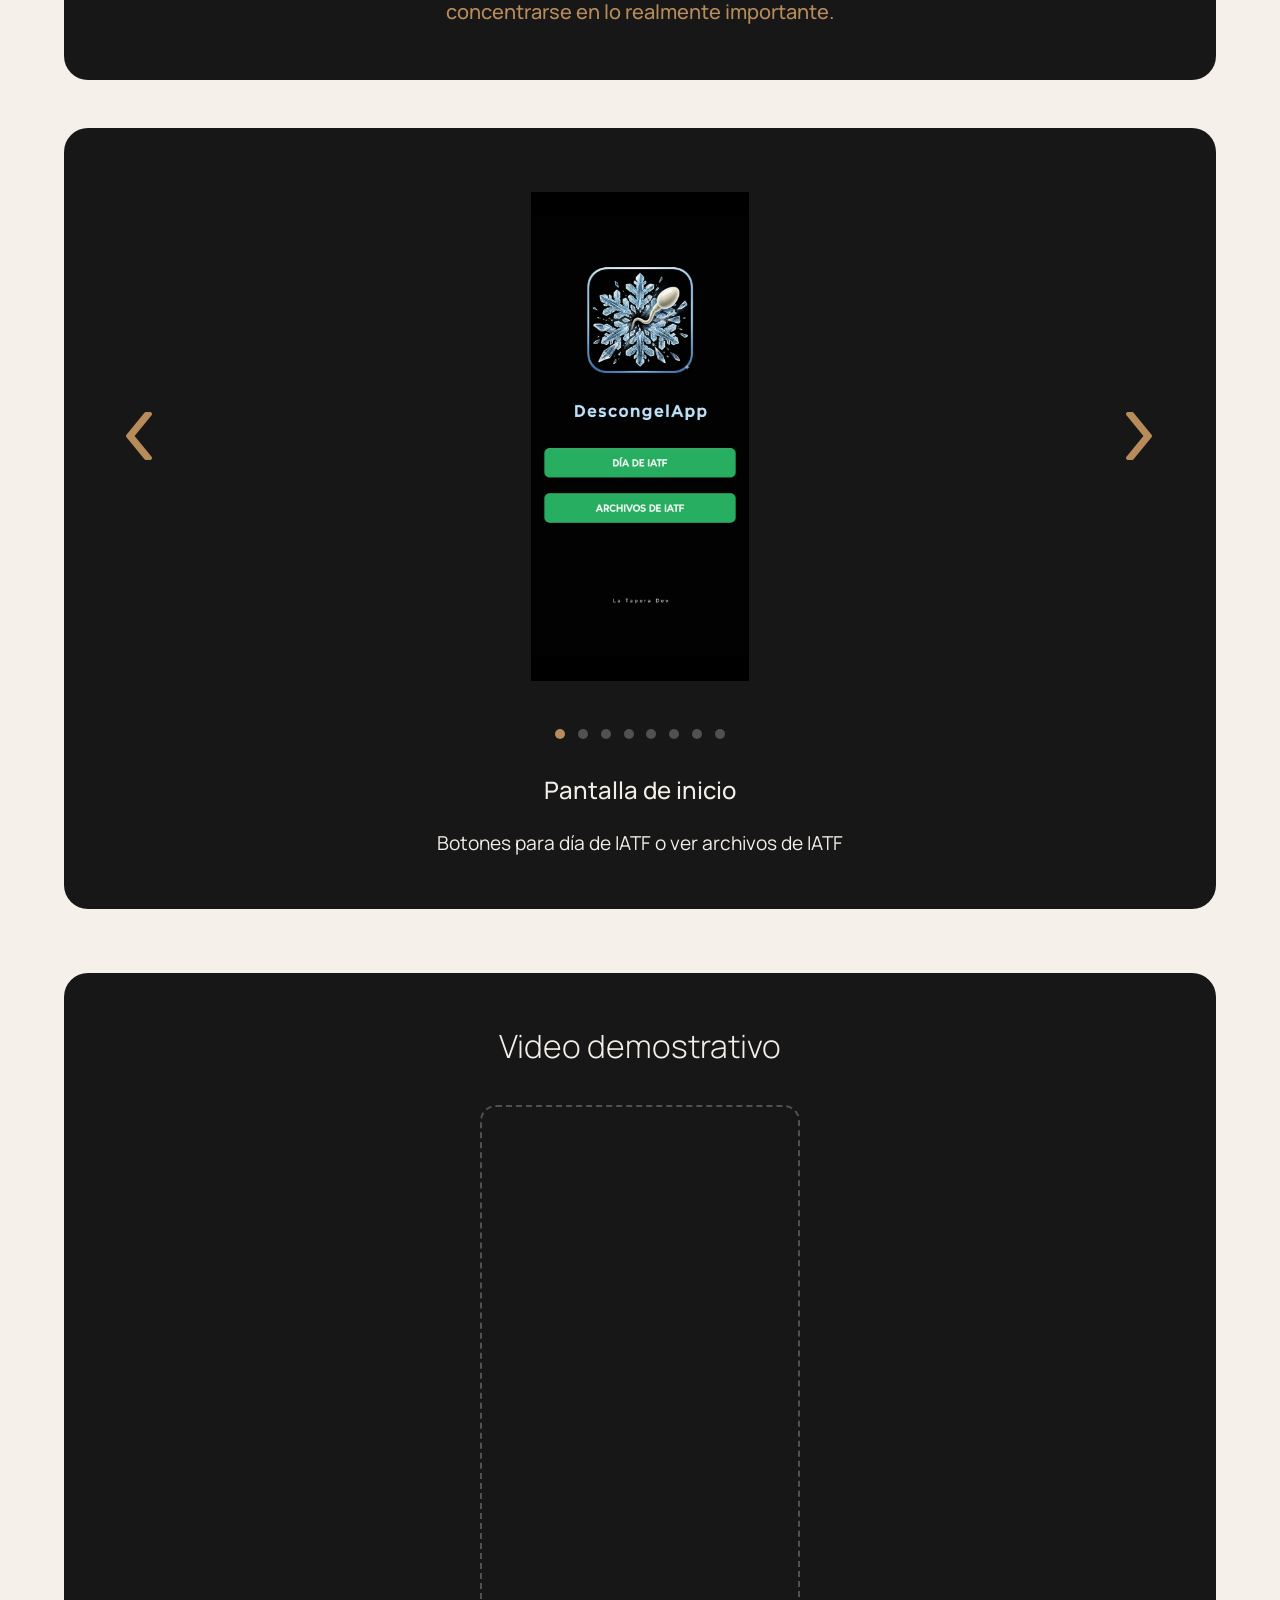
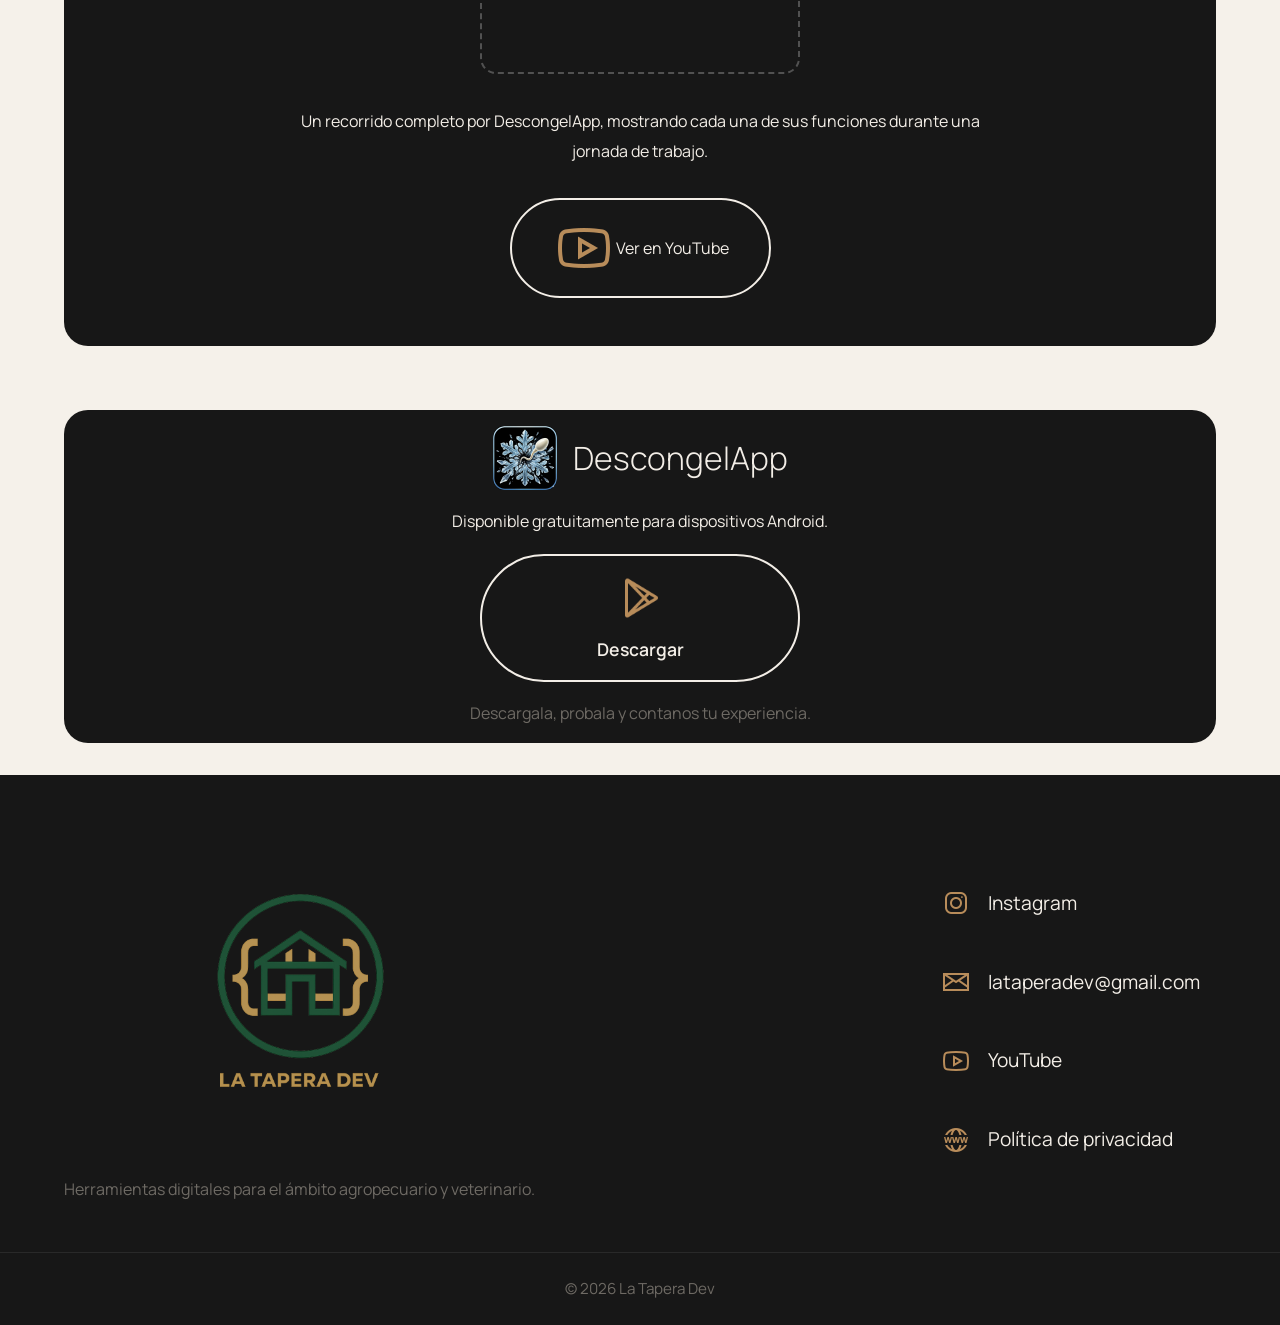
==== commit df200140: "ajustando link youtube descongelapp" ====
--- a/pages/descongelapp.html
+++ b/pages/descongelapp.html
@@ -293,7 +293,8 @@
 
                     <div class="video-container">
 
-                        <iframe width="560" height="315" src="https://www.youtube.com/embed/X11SZA9ljxM?si=yJ4fM6jjMNHjB-6U"
+                        <iframe class="video-placeholder"
+                            src="https://www.youtube.com/embed/X11SZA9ljxM?si=yJ4fM6jjMNHjB-6U"
                             title="YouTube video player" frameborder="0"
                             allow="accelerometer; autoplay; clipboard-write; encrypted-media; gyroscope; picture-in-picture; web-share"
                             referrerpolicy="strict-origin-when-cross-origin" allowfullscreen></iframe>
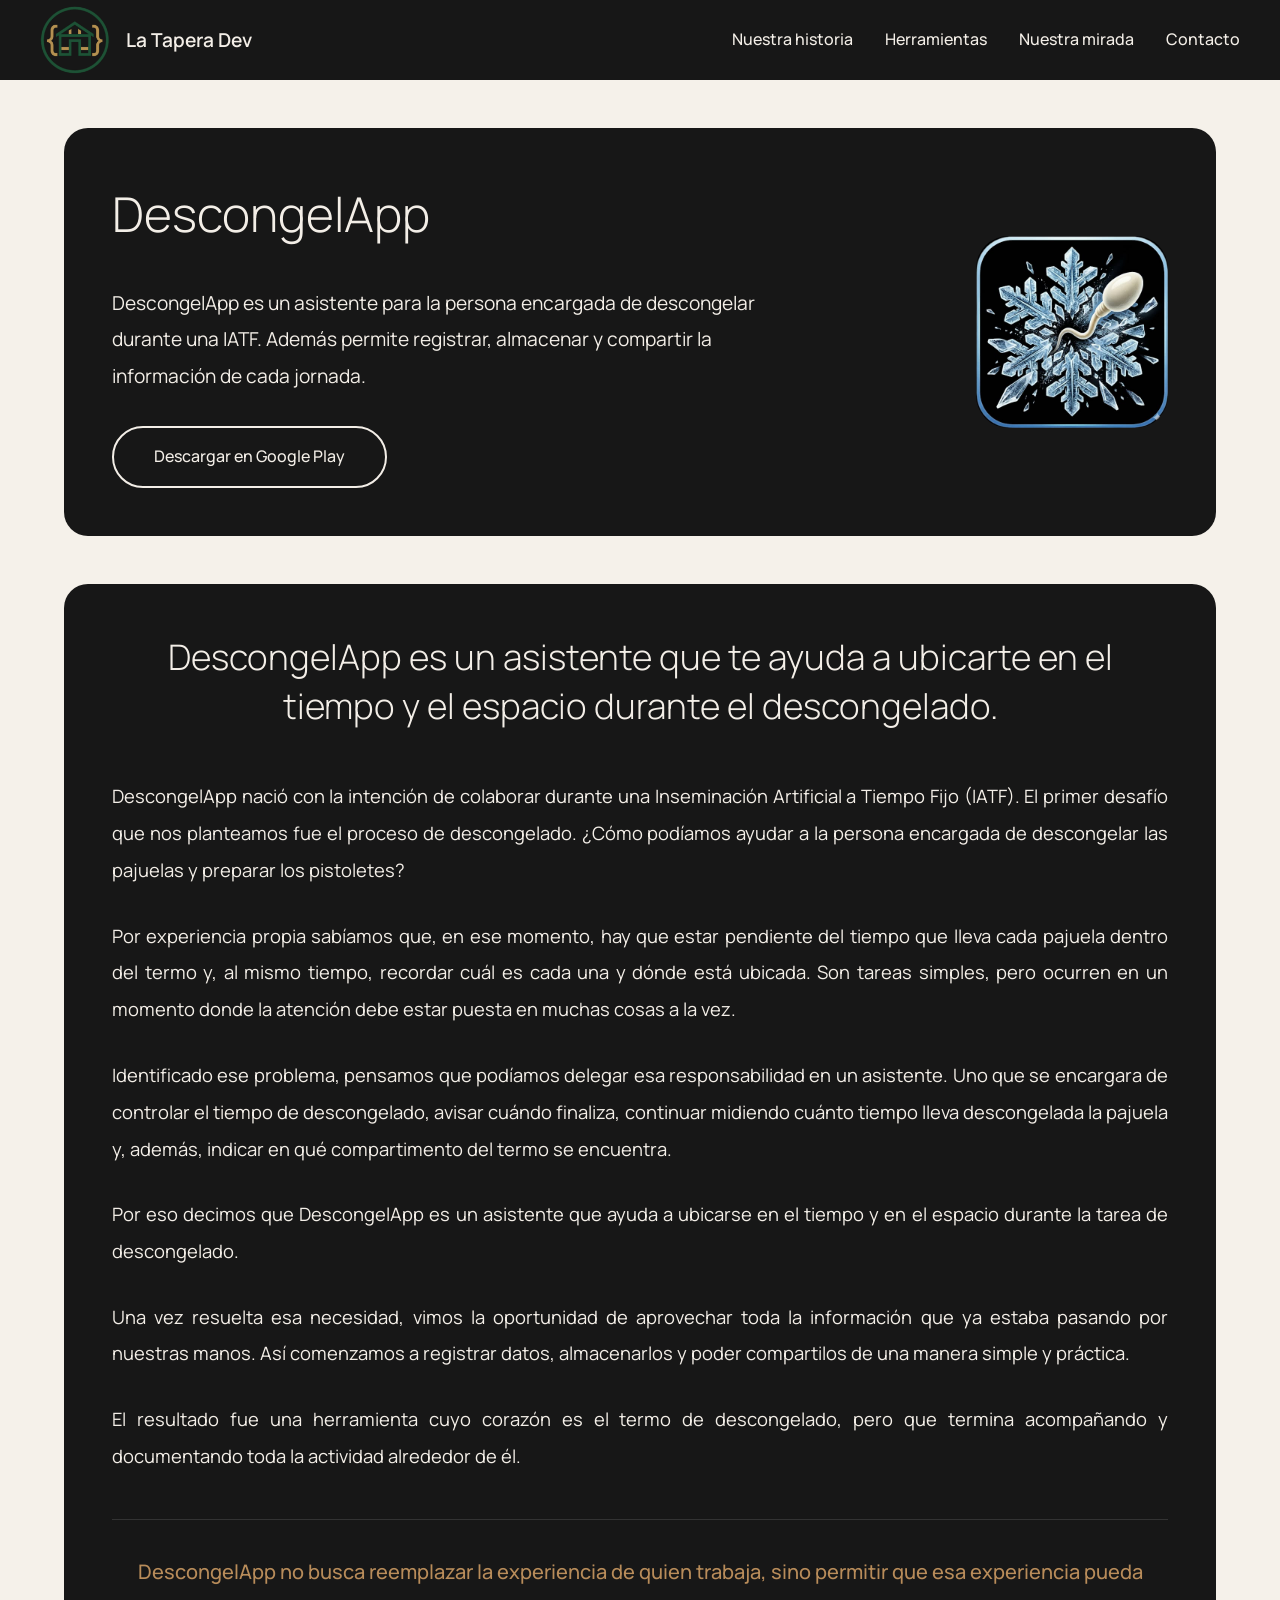
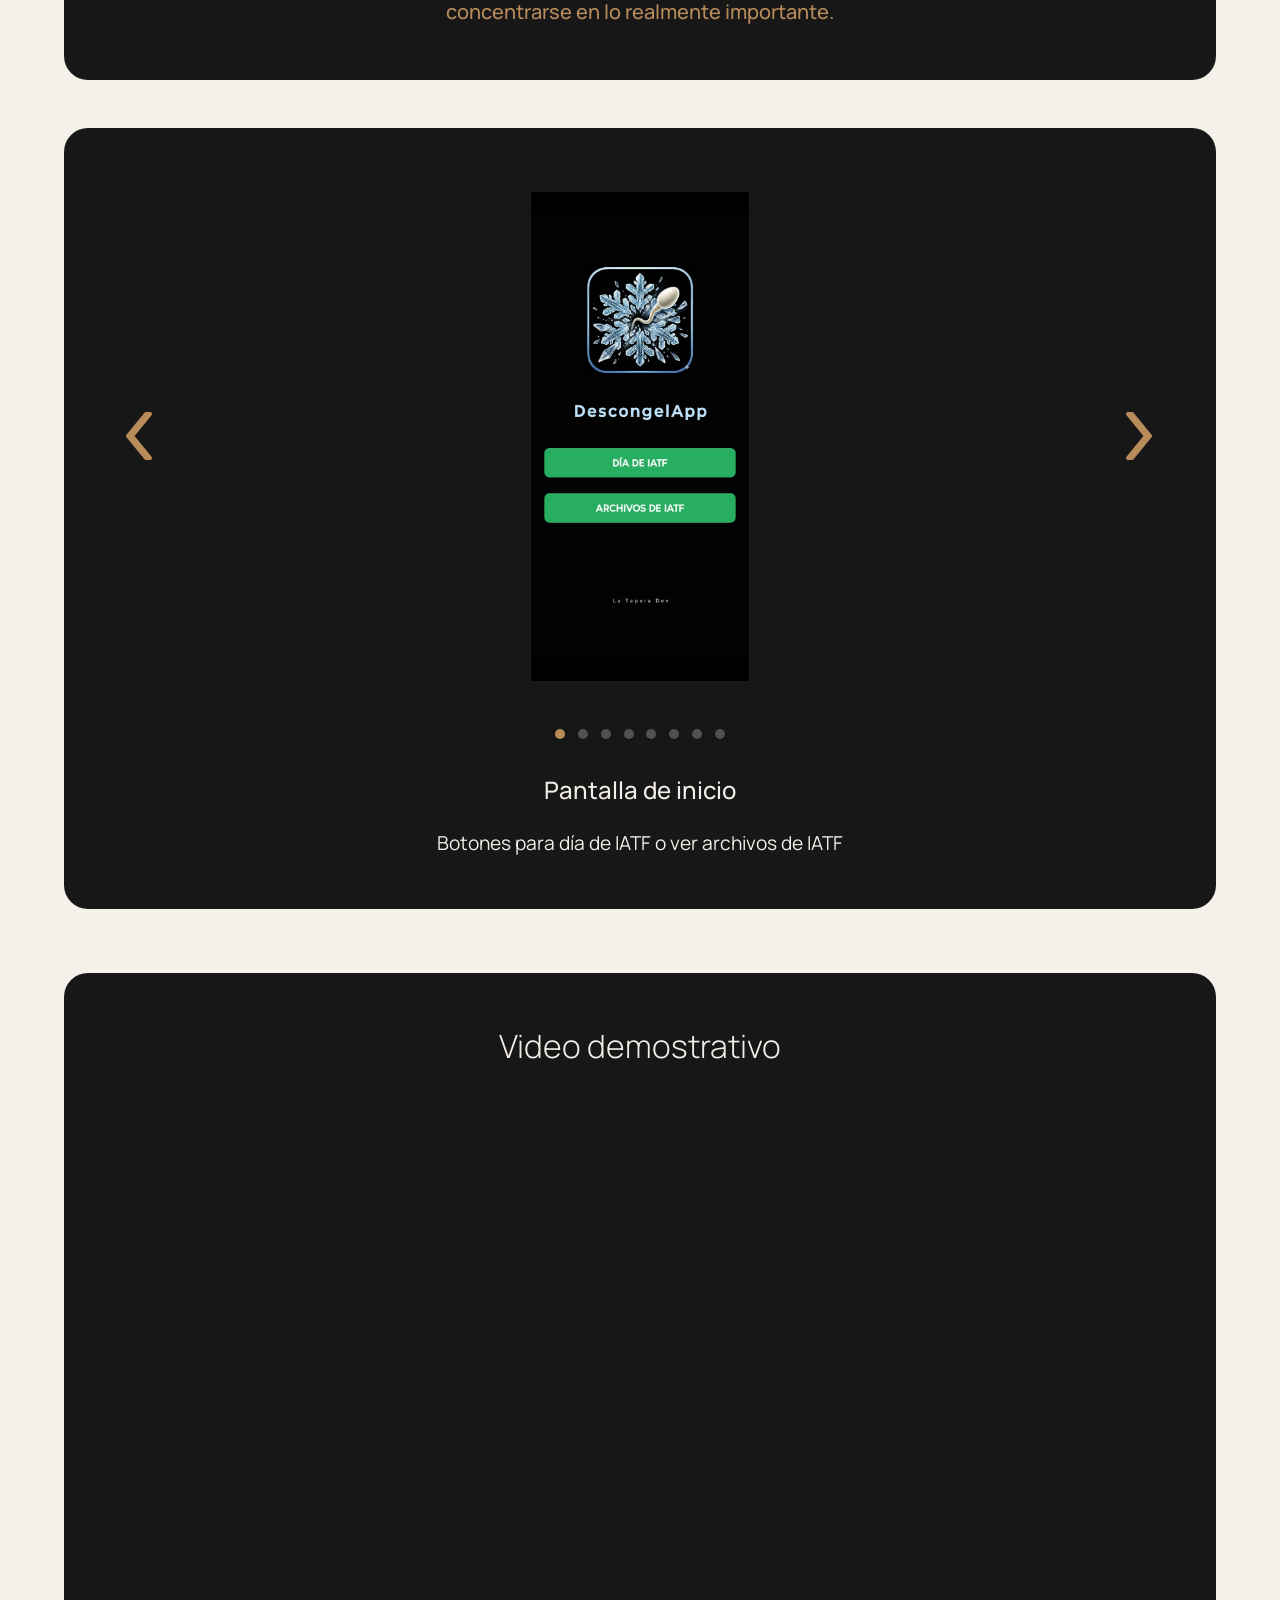
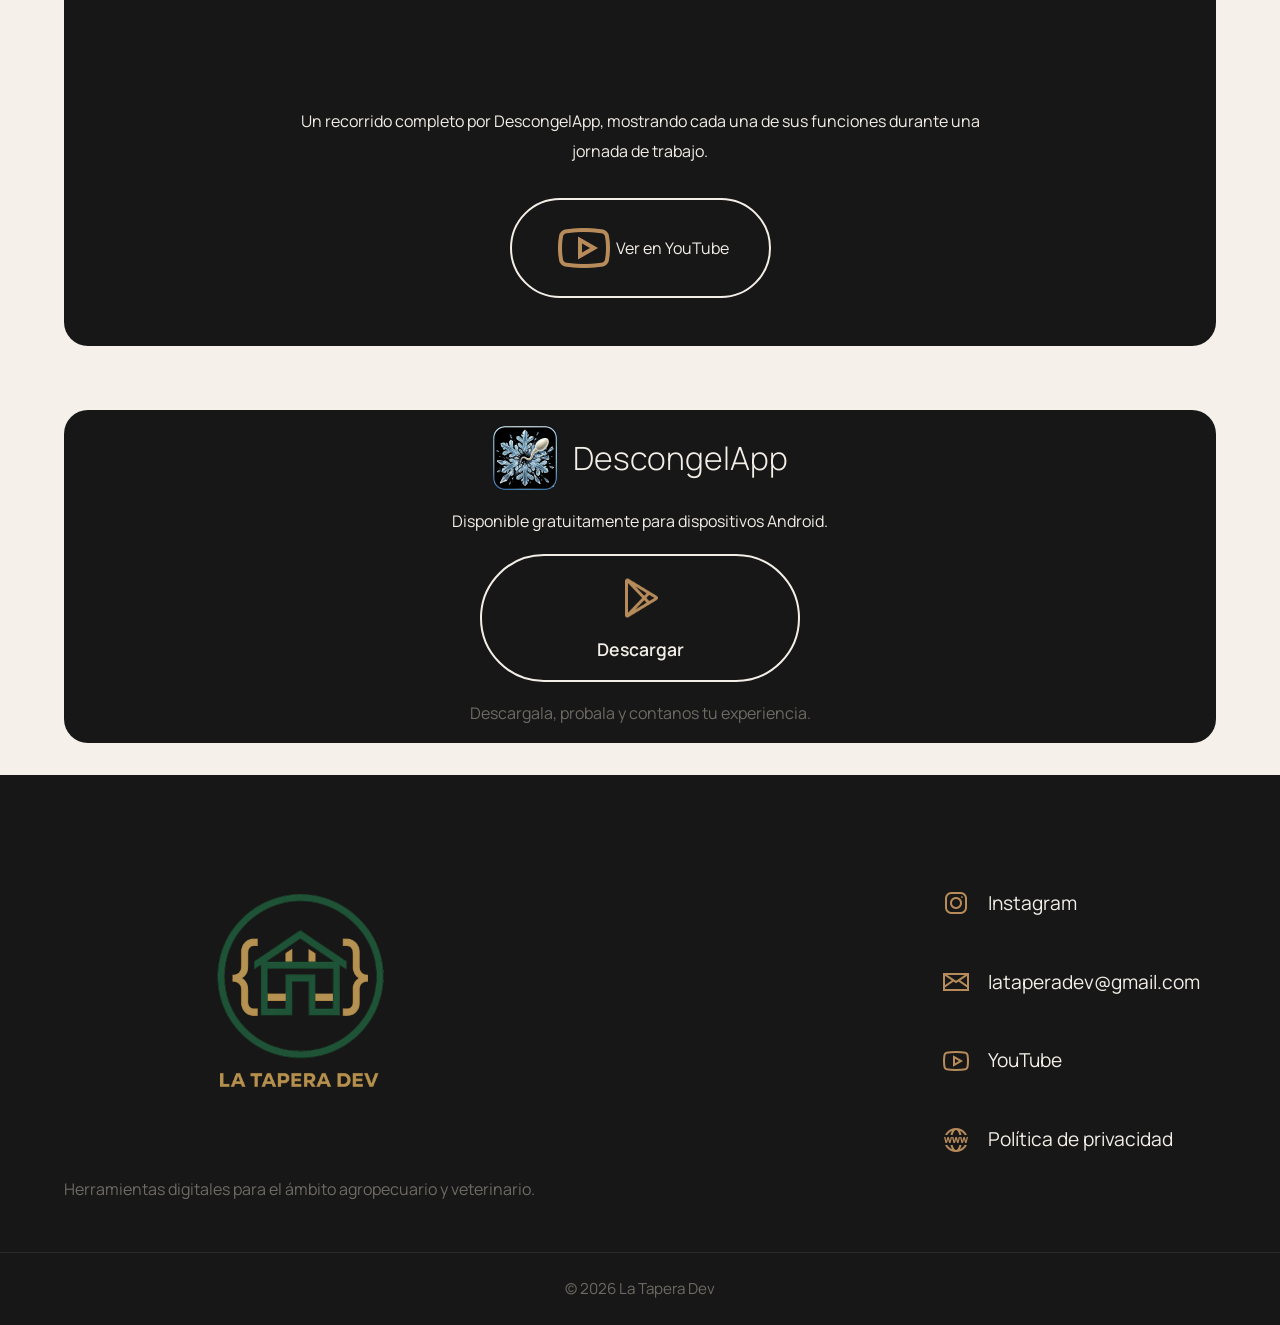
==== commit a376f01a: "link descarga descongelapp agregado" ====
--- a/pages/descongelapp.html
+++ b/pages/descongelapp.html
@@ -134,7 +134,7 @@
 
                         </p>
 
-                        <a href="#" class="toolHero-button">
+                        <a href="https://play.google.com/store/apps/details?id=com.descongelapp" class="toolHero-button">
 
                             Descargar en Google Play
 
@@ -352,7 +352,7 @@
 
                         </p>
 
-                        <a href="#" class="google-play-button">
+                        <a href="https://play.google.com/store/apps/details?id=com.descongelapp" class="google-play-button">
 
                             <img src="../icons/icons8-google-play-64.png" alt="Disponible en Google Play">
                             <span>
--- a/css/pages/toolVideo.css
+++ b/css/pages/toolVideo.css
@@ -61,7 +61,7 @@
 
     align-items:center;
 
-    border:2px dashed rgba(255,255,255,.25);
+    /*order:2px dashed rgba(255,255,255,.25);*/
 
     border-radius:1rem;
 
